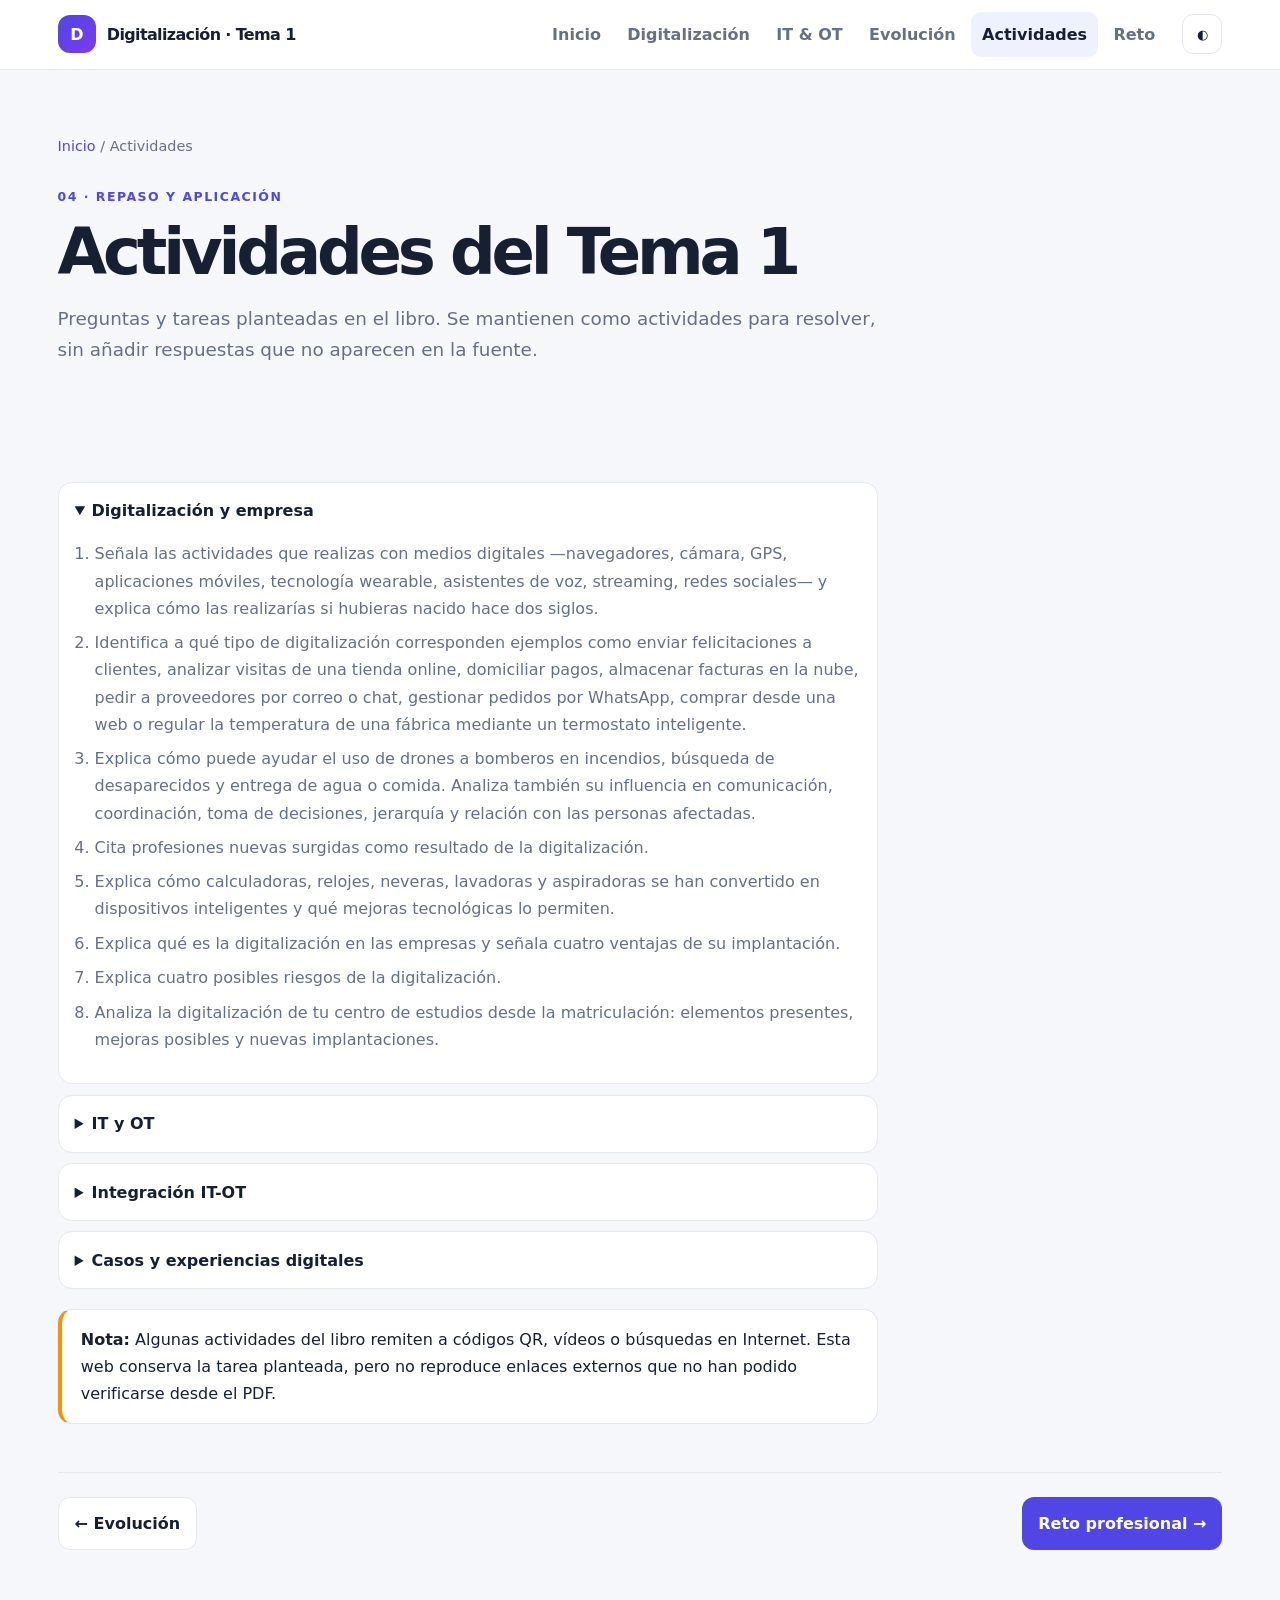
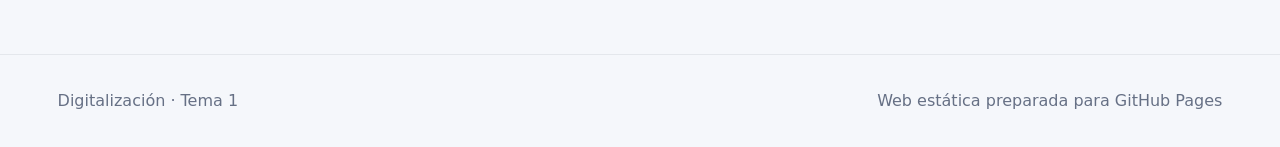
==== actividades.html @ 1cb196fd "Add files via upload" ====
<!doctype html><html lang="es"><head><meta charset="utf-8"><meta name="viewport" content="width=device-width,initial-scale=1">
<title>Actividades · Digitalización</title><meta name="description" content="Tema 1: Digitalización. Creación de entornos IT y OT. Web educativa basada en el libro aportado.">
<link rel="stylesheet" href="styles.css"></head><body>
<a class="skip" href="#main">Saltar al contenido</a>
<header class="topbar"><nav class="nav">
<a class="logo" href="index.html"><span class="logo-badge">D</span><span>Digitalización · Tema 1</span></a>
<button class="iconbtn menu" data-menu aria-label="Abrir menú">☰</button>
<div class="navlinks">
<a href="index.html">Inicio</a><a href="digitalizacion.html">Digitalización</a>
<a href="it-ot.html">IT & OT</a><a href="evolucion.html">Evolución</a>
<a href="actividades.html">Actividades</a><a href="reto.html">Reto</a>
</div>
<div class="actions"><button class="iconbtn" data-theme-toggle aria-label="Cambiar tema">◐</button></div>
</nav></header>
<main id="main">
<section class="hero-small"><div class="breadcrumb"><a href="index.html">Inicio</a> / Actividades</div><span class="eyebrow">04 · Repaso y aplicación</span>
<h1>Actividades del Tema 1</h1><p class="lead">Preguntas y tareas planteadas en el libro. Se mantienen como actividades para resolver, sin añadir respuestas que no aparecen en la fuente.</p></section>
<section class="container">
<div class="content">
<details open><summary>Digitalización y empresa</summary>
<ol class="list">
<li>Señala las actividades que realizas con medios digitales —navegadores, cámara, GPS, aplicaciones móviles, tecnología wearable, asistentes de voz, streaming, redes sociales— y explica cómo las realizarías si hubieras nacido hace dos siglos.</li>
<li>Identifica a qué tipo de digitalización corresponden ejemplos como enviar felicitaciones a clientes, analizar visitas de una tienda online, domiciliar pagos, almacenar facturas en la nube, pedir a proveedores por correo o chat, gestionar pedidos por WhatsApp, comprar desde una web o regular la temperatura de una fábrica mediante un termostato inteligente.</li>
<li>Explica cómo puede ayudar el uso de drones a bomberos en incendios, búsqueda de desaparecidos y entrega de agua o comida. Analiza también su influencia en comunicación, coordinación, toma de decisiones, jerarquía y relación con las personas afectadas.</li>
<li>Cita profesiones nuevas surgidas como resultado de la digitalización.</li>
<li>Explica cómo calculadoras, relojes, neveras, lavadoras y aspiradoras se han convertido en dispositivos inteligentes y qué mejoras tecnológicas lo permiten.</li>
<li>Explica qué es la digitalización en las empresas y señala cuatro ventajas de su implantación.</li>
<li>Explica cuatro posibles riesgos de la digitalización.</li>
<li>Analiza la digitalización de tu centro de estudios desde la matriculación: elementos presentes, mejoras posibles y nuevas implantaciones.</li>
</ol></details>

<details><summary>IT y OT</summary><ol class="list">
<li>Clasifica herramientas y tecnologías según pertenezcan a digitalización en planta (OT) o en negocio (IT): sensores, analítica de datos, redes industriales, nube, gemelos digitales, comercio electrónico, ERP, IA/aprendizaje automático, RPA, realidad aumentada/virtual e IoT industrial.</li>
<li>Explica por qué IT se compara con el “cerebro de la empresa” y OT con los “brazos y piernas”.</li>
<li>Analiza tu sector profesional y aporta al menos cuatro ejemplos de IT y cuatro de OT. Valora cuáles tienen mayor impacto.</li>
<li>Explica la diferencia entre la etapa de IT y OT diferenciadas y la integración de ambas.</li>
<li>Enumera cuatro habilidades importantes para los empleados desde la integración IT-OT y valora si las posees.</li>
<li>Investiga usos actuales de IA en medicina, educación, hostelería y logística.</li>
<li>Reflexiona sobre los posibles riesgos de la IA y las medidas para evitarlos.</li>
<li>Investiga las propuestas europeas relacionadas con la futura regulación de la IA.</li>
<li>Investiga la Agencia Española de Supervisión de la Inteligencia Artificial: ubicación, objetivos, competencias y organismos similares.</li>
<li>Explica el objetivo del Departamento de Desarrollo de Software y en qué sectores es habitual.</li>
<li>Explica cuándo es especialmente necesaria la presencia de un Departamento de Desarrollo Web y Multimedia.</li>
<li>Analiza alternativas para una empresa que no tenga departamento propio de IT.</li>
<li>Analiza afirmaciones sobre phishing y suplantación de identidad.</li>
</ol></details>

<details><summary>Integración IT-OT</summary><ol class="list">
<li>Explica los principales beneficios de automatizar procesos en una empresa.</li>
<li>Explica los objetivos de seguridad en los que se centran IT y OT.</li>
<li>Analiza cómo la digitalización facilita la personalización de productos y servicios y mejora la experiencia del cliente.</li>
<li>Explica los efectos que puede producir la integración IT-OT en una empresa.</li>
<li>Propón una integración tecnológica IT-OT para una empresa relacionada con tu sector profesional.</li>
<li>Identifica obstáculos y dificultades de la integración IT-OT.</li>
<li>Relaciona afirmaciones con IT, OT o ambas: recopilar y analizar información; emplear sistemas de automatización; emplear software, redes y aplicaciones; buscar mejorar la eficiencia.</li>
</ol></details>

<details><summary>Casos y experiencias digitales</summary><ol class="list">
<li>Reflexiona sobre el uso de realidad aumentada en compras y restauración.</li>
<li>Analiza para qué utilizas asistentes virtuales como Siri, Alexa o Google Assistant y qué aplicaciones podrían tener en una empresa de tu sector.</li>
<li>Investiga puestos de trabajo que hayan desaparecido o reducido por nuevas tecnologías y otros que hayan surgido.</li>
<li>Explica por qué la automatización y mecanización se consideran imprescindibles en muchas empresas.</li>
<li>Explica por qué el análisis de datos es indispensable para el comercio electrónico, con ejemplos relacionados con publicidad, decisiones o satisfacción del cliente.</li>
<li>Investiga riesgos de seguridad asociados a códigos QR y crea uno que enlace a la información encontrada.</li>
<li>Analiza ventajas y desventajas de una compra online frente a una compra presencial y los sistemas de seguridad del proceso.</li>
</ol></details>

<div class="callout warn"><strong>Nota:</strong> Algunas actividades del libro remiten a códigos QR, vídeos o búsquedas en Internet. Esta web conserva la tarea planteada, pero no reproduce enlaces externos que no han podido verificarse desde el PDF.</div>
</div>
<div class="page-nav"><a class="btn secondary" href="evolucion.html">← Evolución</a><a class="btn" href="reto.html">Reto profesional →</a></div>
</section>
</main>
<footer><div class="footer"><span>Digitalización · Tema 1</span><span>Web estática preparada para GitHub Pages</span></div></footer>
<script src="app.js"></script></body></html>
---- styles.css ----
:root{
  --bg:#f5f7fb; --surface:#fff; --surface2:#eef2ff; --text:#172033; --muted:#667085;
  --primary:#4f46e5; --primary2:#7c3aed; --border:#e4e7ec; --shadow:0 14px 40px rgba(16,24,40,.08);
  --ok:#087443; --warn:#b54708;
}
[data-theme="dark"]{
  --bg:#0b1020; --surface:#12182a; --surface2:#1b2340; --text:#eef2ff; --muted:#aab3c5;
  --primary:#818cf8; --primary2:#a78bfa; --border:#29324a; --shadow:0 18px 45px rgba(0,0,0,.25);
}
*{box-sizing:border-box} html{scroll-behavior:smooth}
body{margin:0;background:var(--bg);color:var(--text);font:16px/1.7 Inter,ui-sans-serif,system-ui,-apple-system,BlinkMacSystemFont,"Segoe UI",sans-serif}
a{color:inherit;text-decoration:none}.skip{position:absolute;left:-9999px}.skip:focus{left:1rem;top:1rem;z-index:1000}
.topbar{position:sticky;top:0;z-index:50;background:color-mix(in srgb,var(--surface) 92%,transparent);backdrop-filter:blur(16px);border-bottom:1px solid var(--border)}
.nav{max-width:1200px;margin:auto;display:flex;align-items:center;gap:1rem;padding:.75rem 1.1rem}
.logo{font-weight:900;letter-spacing:-.04em;display:flex;align-items:center;gap:.7rem;min-width:240px}
.logo-badge{width:38px;height:38px;border-radius:12px;background:linear-gradient(135deg,var(--primary),var(--primary2));display:grid;place-items:center;color:white;font-weight:900}
.navlinks{display:flex;gap:.25rem;flex:1;justify-content:flex-end}.navlinks a{padding:.55rem .7rem;border-radius:10px;color:var(--muted);font-weight:650}.navlinks a:hover,.navlinks a.active{background:var(--surface2);color:var(--text)}
.actions{display:flex;gap:.45rem}.iconbtn{border:1px solid var(--border);background:var(--surface);color:var(--text);width:40px;height:40px;border-radius:11px;cursor:pointer}
.menu{display:none}
.hero{background:radial-gradient(circle at 80% 10%,rgba(124,58,237,.22),transparent 30%),radial-gradient(circle at 10% 20%,rgba(79,70,229,.18),transparent 28%)}
.hero-inner{max-width:1200px;margin:auto;padding:6rem 1.1rem 4rem;display:grid;grid-template-columns:1.25fr .75fr;gap:3rem;align-items:center}
.eyebrow{color:var(--primary);font-weight:800;text-transform:uppercase;letter-spacing:.12em;font-size:.78rem}
h1{font-size:clamp(2.5rem,6vw,5rem);line-height:.98;letter-spacing:-.065em;margin:.7rem 0 1.2rem}
h2{font-size:clamp(1.7rem,3vw,2.4rem);line-height:1.1;letter-spacing:-.035em;margin-top:0}h3{line-height:1.2}
.lead{font-size:1.15rem;color:var(--muted);max-width:70ch}.hero-card{background:var(--surface);border:1px solid var(--border);border-radius:24px;padding:1.5rem;box-shadow:var(--shadow)}
.hero-card .metric{display:flex;justify-content:space-between;padding:.9rem 0;border-bottom:1px solid var(--border)}.metric:last-child{border:0}
.container{max-width:1200px;margin:auto;padding:3.5rem 1.1rem}
.grid{display:grid;grid-template-columns:repeat(3,1fr);gap:1rem}.grid.two{grid-template-columns:repeat(2,1fr)}
.card{background:var(--surface);border:1px solid var(--border);border-radius:18px;padding:1.35rem;box-shadow:0 5px 20px rgba(16,24,40,.035)}
.card:hover{transform:translateY(-2px);transition:.2s}.card h3{margin:.25rem 0 .5rem}.card p{color:var(--muted);margin:.2rem 0}
.badge{display:inline-flex;align-items:center;gap:.35rem;border-radius:999px;padding:.3rem .65rem;background:var(--surface2);color:var(--primary);font-size:.78rem;font-weight:800}
.section-head{display:flex;justify-content:space-between;gap:1rem;align-items:end;margin-bottom:1.4rem}
.content{max-width:820px}.content p{color:var(--muted)}.content strong{color:var(--text)}
.callout{border:1px solid var(--border);border-left:4px solid var(--primary);background:var(--surface);border-radius:14px;padding:1rem 1.2rem;margin:1.2rem 0}
.callout.warn{border-left-color:#f79009}.callout.ok{border-left-color:#12b76a}
.list{padding-left:1.25rem}.list li{margin:.45rem 0;color:var(--muted)}
.steps{counter-reset:step;display:grid;gap:.8rem}.step{counter-increment:step;display:grid;grid-template-columns:42px 1fr;gap:1rem;align-items:start}.step:before{content:counter(step);width:42px;height:42px;border-radius:12px;background:var(--surface2);color:var(--primary);display:grid;place-items:center;font-weight:900}
table{width:100%;border-collapse:collapse;background:var(--surface);border:1px solid var(--border);border-radius:14px;overflow:hidden}th,td{text-align:left;padding:.85rem;border-bottom:1px solid var(--border);vertical-align:top}th{background:var(--surface2)}
.timeline{position:relative;margin:1rem 0}.timeline:before{content:"";position:absolute;left:17px;top:0;bottom:0;width:2px;background:var(--border)}.tl{position:relative;padding:0 0 1.5rem 55px}.tl:before{content:"";position:absolute;left:9px;top:4px;width:18px;height:18px;border-radius:50%;background:var(--primary);box-shadow:0 0 0 5px var(--surface2)}.tl .year{font-weight:900;color:var(--primary)}
.breadcrumb{font-size:.9rem;color:var(--muted);margin-bottom:1.5rem}.breadcrumb a{color:var(--primary)}
.hero-small{padding:4rem 1.1rem 2rem;max-width:1200px;margin:auto}.hero-small h1{font-size:clamp(2.3rem,5vw,4rem)}
footer{border-top:1px solid var(--border);margin-top:3rem}.footer{max-width:1200px;margin:auto;padding:2rem 1.1rem;color:var(--muted);display:flex;justify-content:space-between;gap:1rem;flex-wrap:wrap}
.searchbox{display:flex;gap:.5rem;margin:1rem 0 2rem}.searchbox input{flex:1;padding:.9rem 1rem;border:1px solid var(--border);border-radius:12px;background:var(--surface);color:var(--text);font:inherit}
.btn{display:inline-flex;align-items:center;gap:.5rem;padding:.75rem 1rem;border-radius:12px;background:var(--primary);color:white;font-weight:800;border:0;cursor:pointer}.btn.secondary{background:var(--surface);color:var(--text);border:1px solid var(--border)}
.quote{font-size:1.2rem;font-weight:750;letter-spacing:-.02em}
details{background:var(--surface);border:1px solid var(--border);border-radius:14px;padding:.9rem 1rem;margin:.65rem 0}summary{cursor:pointer;font-weight:800}
.small{font-size:.9rem;color:var(--muted)}
.page-nav{display:flex;justify-content:space-between;gap:1rem;margin-top:3rem;padding-top:1.5rem;border-top:1px solid var(--border)}
@media(max-width:900px){.hero-inner{grid-template-columns:1fr}.grid{grid-template-columns:1fr 1fr}.navlinks{display:none}.menu{display:block}.logo{min-width:0}.nav.open .navlinks{display:flex;position:absolute;left:0;right:0;top:58px;background:var(--surface);padding:1rem;flex-direction:column;border-bottom:1px solid var(--border)}}
@media(max-width:650px){.grid,.grid.two{grid-template-columns:1fr}.container{padding:2.5rem 1rem}.hero-inner{padding:4rem 1rem 2.5rem}.nav{padding:.65rem 1rem}}
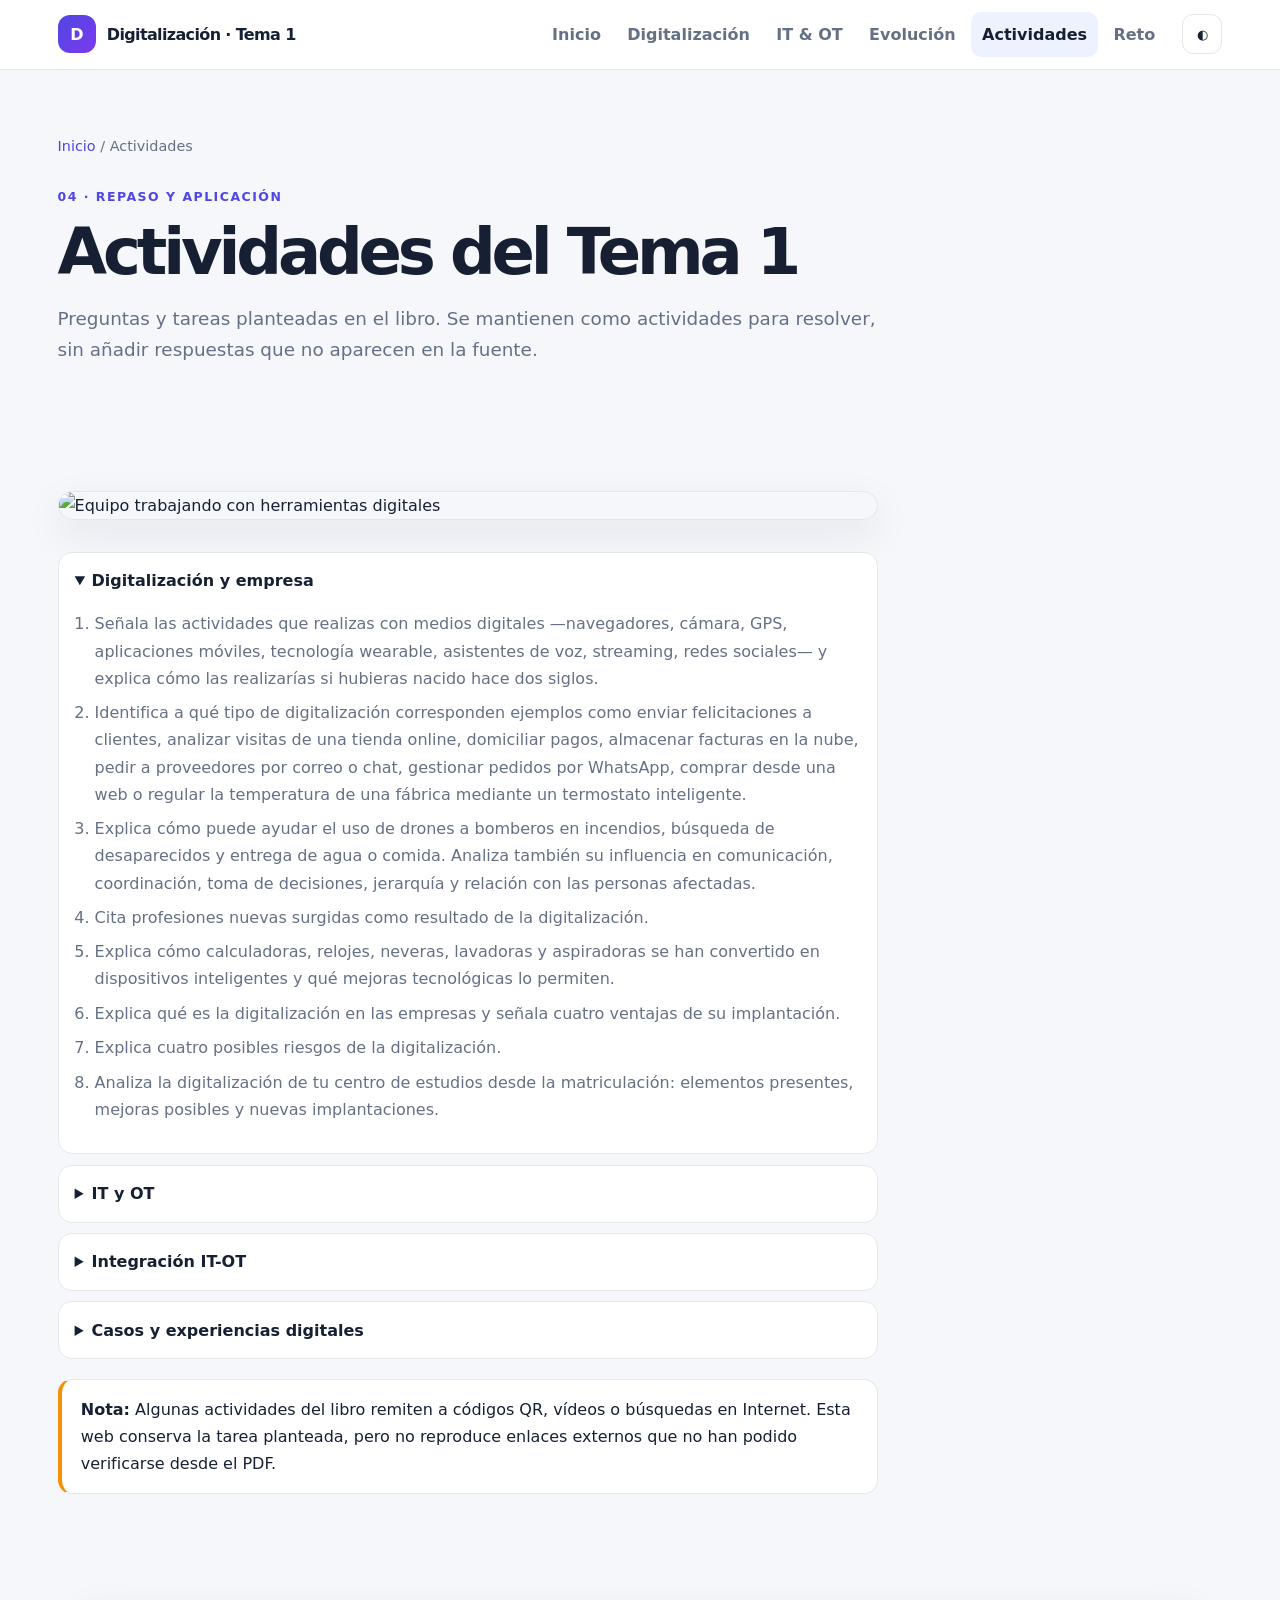
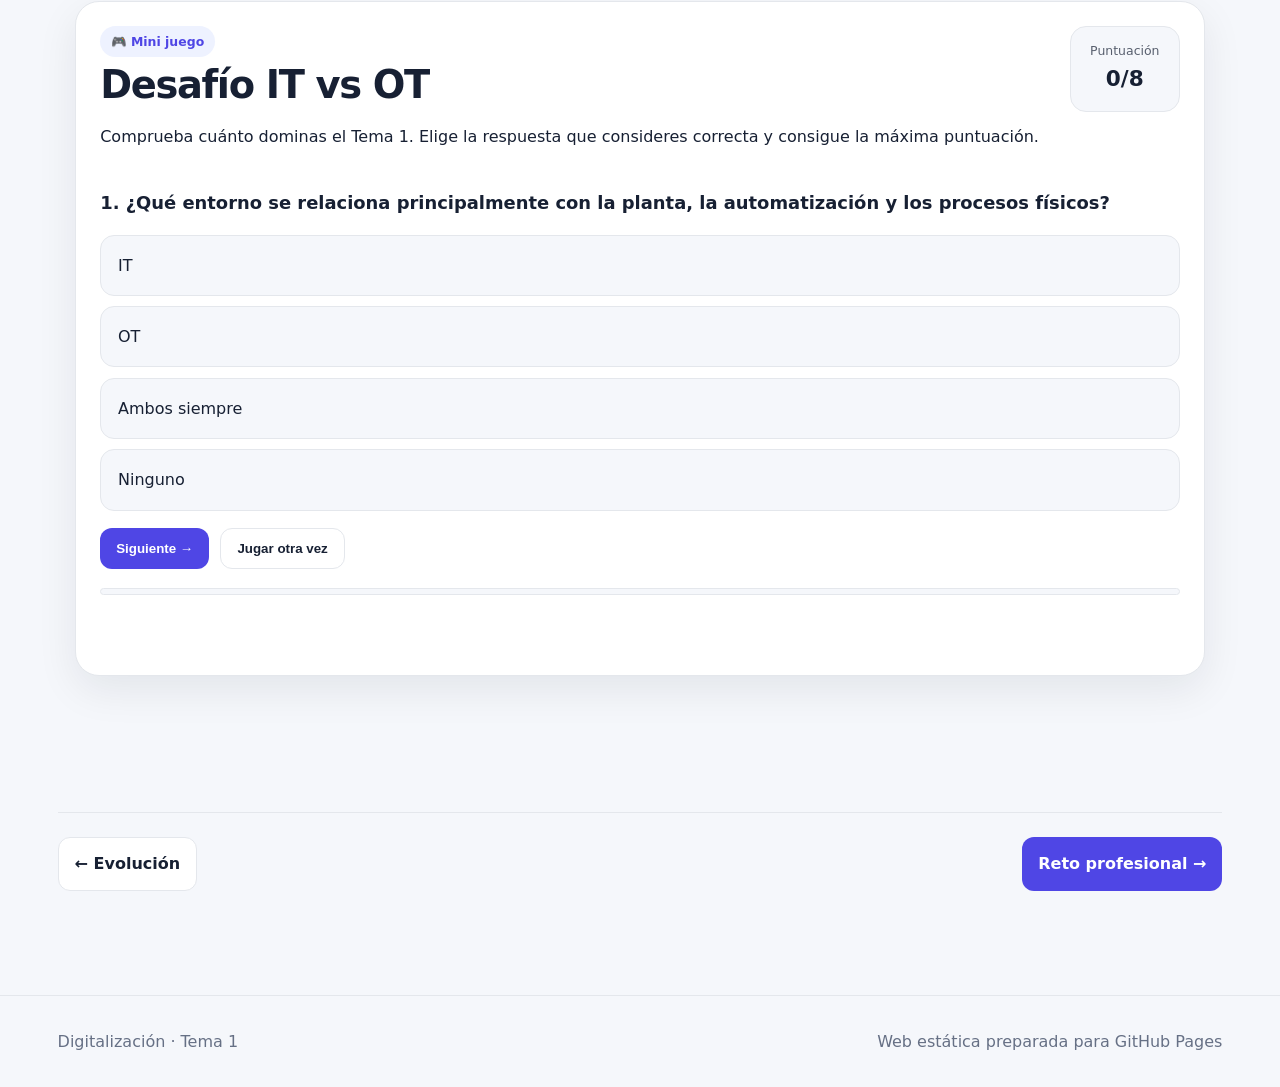
==== commit cf680e88: "Add files via upload" ====
--- a/actividades.html
+++ b/actividades.html
@@ -17,6 +17,8 @@
 <h1>Actividades del Tema 1</h1><p class="lead">Preguntas y tareas planteadas en el libro. Se mantienen como actividades para resolver, sin añadir respuestas que no aparecen en la fuente.</p></section>
 <section class="container">
 <div class="content">
+<img class="feature-image" src="https://images.unsplash.com/photo-1521737711867-e3b97375f902?auto=format&fit=crop&w=1000&q=80" alt="Equipo trabajando con herramientas digitales" loading="lazy">
+
 <details open><summary>Digitalización y empresa</summary>
 <ol class="list">
 <li>Señala las actividades que realizas con medios digitales —navegadores, cámara, GPS, aplicaciones móviles, tecnología wearable, asistentes de voz, streaming, redes sociales— y explica cómo las realizarías si hubieras nacido hace dos siglos.</li>
@@ -67,6 +69,120 @@
 
 <div class="callout warn"><strong>Nota:</strong> Algunas actividades del libro remiten a códigos QR, vídeos o búsquedas en Internet. Esta web conserva la tarea planteada, pero no reproduce enlaces externos que no han podido verificarse desde el PDF.</div>
 </div>
+
+<section class="container">
+  <div class="game-box" id="quiz-itot">
+    <div class="game-top">
+      <div>
+        <span class="badge">🎮 Mini juego</span>
+        <h2>Desafío IT vs OT</h2>
+        <p>Comprueba cuánto dominas el Tema 1. Elige la respuesta que consideres correcta y consigue la máxima puntuación.</p>
+      </div>
+      <div class="game-score"><span>Puntuación</span><strong id="quiz-score">0/8</strong></div>
+    </div>
+
+    <div id="quiz-question"></div>
+    <div id="quiz-options"></div>
+    <div class="quiz-actions">
+      <button class="btn" id="quiz-next" type="button" disabled>Siguiente →</button>
+      <button class="btn secondary" id="quiz-restart" type="button" hidden>Jugar otra vez</button>
+    </div>
+    <div class="quiz-progress"><span id="quiz-progress"></span></div>
+    <p class="quiz-feedback" id="quiz-feedback" aria-live="polite"></p>
+  </div>
+</section>
+<style>
+.game-box{margin:2rem 0;padding:1.5rem;border:1px solid var(--border);border-radius:24px;background:var(--surface);box-shadow:var(--shadow)}
+.game-top{display:flex;justify-content:space-between;gap:1.5rem;align-items:flex-start;margin-bottom:1.4rem}
+.game-top h2{margin:.45rem 0 .35rem}
+.game-score{min-width:110px;text-align:center;padding:.8rem;border-radius:16px;background:var(--bg);border:1px solid var(--border)}
+.game-score span{display:block;font-size:.78rem;opacity:.7}.game-score strong{font-size:1.35rem}
+.quiz-q{font-size:1.12rem;font-weight:800;margin:1rem 0}
+.quiz-option{display:block;width:100%;text-align:left;margin:.65rem 0;padding:1rem 1.05rem;border:1px solid var(--border);border-radius:14px;background:var(--bg);color:inherit;cursor:pointer;font:inherit;transition:.18s}
+.quiz-option:hover:not(:disabled){transform:translateY(-1px);border-color:currentColor}
+.quiz-option.correct{outline:2px solid #22a06b}.quiz-option.wrong{outline:2px solid #d64545}
+.quiz-actions{display:flex;gap:.7rem;flex-wrap:wrap;margin-top:1.1rem}
+.quiz-progress{height:7px;background:var(--bg);border-radius:99px;overflow:hidden;margin-top:1.2rem;border:1px solid var(--border)}
+.quiz-progress span{display:block;height:100%;width:0;background:currentColor;transition:width .25s}
+.quiz-feedback{min-height:1.5em;font-weight:700}
+@media(max-width:650px){.game-top{flex-direction:column}.game-score{width:100%;box-sizing:border-box}}
+</style>
+<script>
+(() => {
+  const questions = [
+    {q:"¿Qué entorno se relaciona principalmente con la planta, la automatización y los procesos físicos?", o:["IT","OT","Ambos siempre","Ninguno"], a:1},
+    {q:"¿Qué entorno se asocia con software, redes y aplicaciones de negocio?", o:["OT","IT","Solo sensores","Solo maquinaria"], a:1},
+    {q:"¿Cuál de estas tecnologías aparece como ejemplo de OT en las actividades?", o:["Sensores","Comercio electrónico","ERP","RPA"], a:0},
+    {q:"¿Cuál aparece como ejemplo de IT en las actividades?", o:["Redes industriales","Sensores","ERP","Automatización de planta"], a:2},
+    {q:"La integración IT-OT busca, entre otras cosas, mejorar...", o:["La eficiencia","Solo el diseño gráfico","Solo la publicidad","El tamaño de los equipos"], a:0},
+    {q:"¿Cuál es un ejemplo de tecnología mencionada para conectar el mundo físico y digital?", o:["IoT industrial","Solo correo postal","Máquina de escribir","Fax analógico"], a:0},
+    {q:"Según las actividades, una empresa puede necesitar analizar obstáculos y dificultades de...", o:["La integración IT-OT","Solo la compra online","Solo la realidad aumentada","Solo el streaming"], a:0},
+    {q:"¿Qué opción corresponde a una reflexión planteada en el tema sobre IA?", o:["Analizar sus posibles riesgos y medidas para evitarlos","Eliminar toda tecnología digital","Usarla sin supervisión","Evitar cualquier análisis"], a:0}
+  ];
+
+  const root = document.getElementById("quiz-itot");
+  if(!root) return;
+  const qEl = document.getElementById("quiz-question");
+  const oEl = document.getElementById("quiz-options");
+  const next = document.getElementById("quiz-next");
+  const restart = document.getElementById("quiz-restart");
+  const scoreEl = document.getElementById("quiz-score");
+  const progress = document.getElementById("quiz-progress");
+  const feedback = document.getElementById("quiz-feedback");
+  let i=0, score=0, answered=false;
+
+  function render(){
+    answered=false;
+    next.disabled=true;
+    next.hidden=false;
+    restart.hidden=true;
+    feedback.textContent="";
+    scoreEl.textContent=`${score}/${questions.length}`;
+    progress.style.width=`${(i/questions.length)*100}%`;
+    const item=questions[i];
+    qEl.innerHTML=`<div class="quiz-q">${i+1}. ${item.q}</div>`;
+    oEl.innerHTML="";
+    item.o.forEach((text,n)=>{
+      const b=document.createElement("button");
+      b.type="button"; b.className="quiz-option"; b.textContent=text;
+      b.addEventListener("click",()=>answer(n));
+      oEl.appendChild(b);
+    });
+  }
+
+  function answer(n){
+    if(answered) return;
+    answered=true;
+    const item=questions[i];
+    const buttons=[...oEl.children];
+    buttons.forEach((b,k)=>{
+      b.disabled=true;
+      if(k===item.a) b.classList.add("correct");
+      if(k===n && k!==item.a) b.classList.add("wrong");
+    });
+    if(n===item.a){ score++; feedback.textContent="✅ ¡Correcto!"; }
+    else feedback.textContent=`❌ No es esa. La respuesta correcta es: ${item.o[item.a]}.`;
+    scoreEl.textContent=`${score}/${questions.length}`;
+    next.disabled=false;
+    progress.style.width=`${((i+1)/questions.length)*100}%`;
+  }
+
+  next.addEventListener("click",()=>{
+    if(!answered) return;
+    i++;
+    if(i<questions.length) render();
+    else{
+      qEl.innerHTML=`<div class="quiz-q">🏁 ¡Reto terminado!</div>`;
+      oEl.innerHTML=`<p>Has conseguido <strong>${score} de ${questions.length}</strong>.</p>`;
+      feedback.textContent=score===questions.length?"🌟 ¡Perfecto! Dominas el repaso.":score>=6?"👏 ¡Muy bien! Ya tienes una buena base.":"💡 Repasa los apartados de IT, OT e integración y vuelve a intentarlo.";
+      next.hidden=true; restart.hidden=false;
+    }
+  });
+  restart.addEventListener("click",()=>{i=0;score=0;render();});
+  render();
+})();
+</script>
+
 <div class="page-nav"><a class="btn secondary" href="evolucion.html">← Evolución</a><a class="btn" href="reto.html">Reto profesional →</a></div>
 </section>
 </main>
--- a/styles.css
+++ b/styles.css
@@ -49,3 +49,23 @@
 .page-nav{display:flex;justify-content:space-between;gap:1rem;margin-top:3rem;padding-top:1.5rem;border-top:1px solid var(--border)}
 @media(max-width:900px){.hero-inner{grid-template-columns:1fr}.grid{grid-template-columns:1fr 1fr}.navlinks{display:none}.menu{display:block}.logo{min-width:0}.nav.open .navlinks{display:flex;position:absolute;left:0;right:0;top:58px;background:var(--surface);padding:1rem;flex-direction:column;border-bottom:1px solid var(--border)}}
 @media(max-width:650px){.grid,.grid.two{grid-template-columns:1fr}.container{padding:2.5rem 1rem}.hero-inner{padding:4rem 1rem 2.5rem}.nav{padding:.65rem 1rem}}
+
+/* Imágenes y bloques visuales */
+.hero-visual{position:relative;min-height:360px;border-radius:28px;overflow:hidden;border:1px solid var(--border);box-shadow:var(--shadow);background:var(--surface)}
+.hero-visual img{width:100%;height:100%;min-height:360px;object-fit:cover;display:block}
+.hero-visual:after{content:"";position:absolute;inset:0;background:linear-gradient(180deg,transparent 45%,rgba(10,15,35,.68))}
+.hero-visual-caption{position:absolute;left:1.25rem;right:1.25rem;bottom:1.1rem;z-index:2;color:#fff;font-weight:800;font-size:1.05rem}
+.image-card{padding:0;overflow:hidden}
+.image-card img{width:100%;height:170px;object-fit:cover;display:block}
+.image-card-body{padding:1.1rem 1.2rem 1.25rem}
+.feature-image{width:100%;max-height:390px;object-fit:cover;border-radius:22px;border:1px solid var(--border);box-shadow:var(--shadow);display:block;margin:1.2rem 0 2rem}
+.image-strip{display:grid;grid-template-columns:repeat(3,1fr);gap:1rem;margin:1.5rem 0 2rem}
+.image-strip figure{margin:0;background:var(--surface);border:1px solid var(--border);border-radius:18px;overflow:hidden;box-shadow:0 5px 20px rgba(16,24,40,.035)}
+.image-strip img{width:100%;height:190px;object-fit:cover;display:block}
+.image-strip figcaption{padding:.8rem 1rem;font-weight:750}
+@media(max-width:650px){
+  .hero-visual,.hero-visual img{min-height:280px}
+  .image-strip{grid-template-columns:1fr}
+  .image-strip img{height:210px}
+}
+
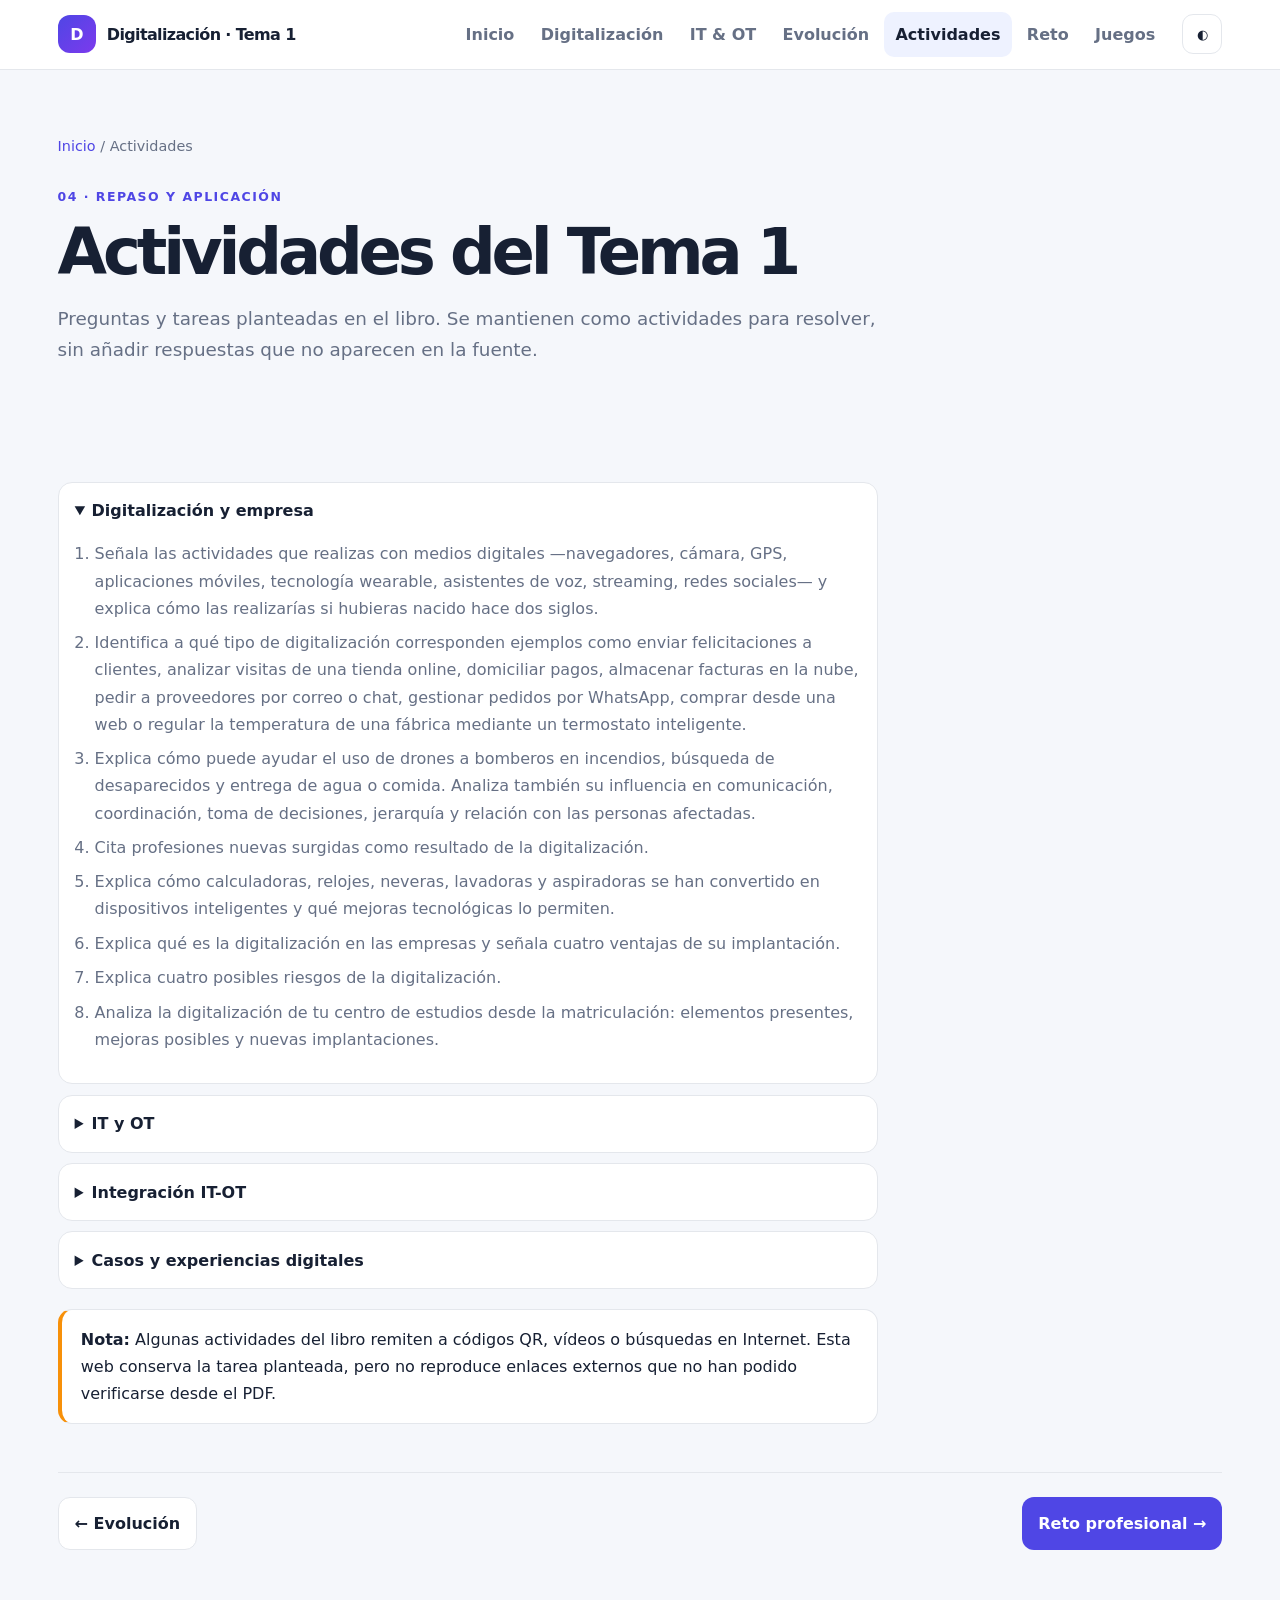
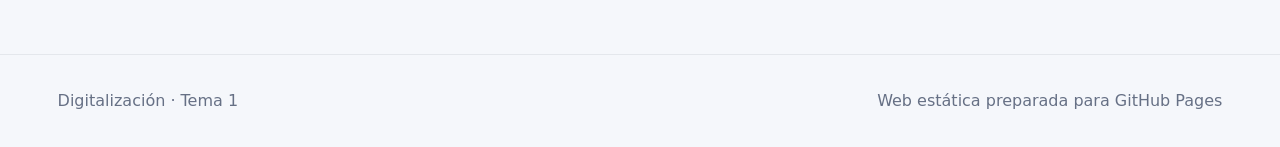
==== commit fd2ceb26: "Add files via upload" ====
--- a/actividades.html
+++ b/actividades.html
@@ -8,7 +8,7 @@
 <div class="navlinks">
 <a href="index.html">Inicio</a><a href="digitalizacion.html">Digitalización</a>
 <a href="it-ot.html">IT & OT</a><a href="evolucion.html">Evolución</a>
-<a href="actividades.html">Actividades</a><a href="reto.html">Reto</a>
+<a href="actividades.html">Actividades</a><a href="reto.html">Reto</a><a href="juegos.html">Juegos</a>
 </div>
 <div class="actions"><button class="iconbtn" data-theme-toggle aria-label="Cambiar tema">◐</button></div>
 </nav></header>
@@ -17,8 +17,6 @@
 <h1>Actividades del Tema 1</h1><p class="lead">Preguntas y tareas planteadas en el libro. Se mantienen como actividades para resolver, sin añadir respuestas que no aparecen en la fuente.</p></section>
 <section class="container">
 <div class="content">
-<img class="feature-image" src="https://images.unsplash.com/photo-1521737711867-e3b97375f902?auto=format&fit=crop&w=1000&q=80" alt="Equipo trabajando con herramientas digitales" loading="lazy">
-
 <details open><summary>Digitalización y empresa</summary>
 <ol class="list">
 <li>Señala las actividades que realizas con medios digitales —navegadores, cámara, GPS, aplicaciones móviles, tecnología wearable, asistentes de voz, streaming, redes sociales— y explica cómo las realizarías si hubieras nacido hace dos siglos.</li>
@@ -69,120 +67,6 @@
 
 <div class="callout warn"><strong>Nota:</strong> Algunas actividades del libro remiten a códigos QR, vídeos o búsquedas en Internet. Esta web conserva la tarea planteada, pero no reproduce enlaces externos que no han podido verificarse desde el PDF.</div>
 </div>
-
-<section class="container">
-  <div class="game-box" id="quiz-itot">
-    <div class="game-top">
-      <div>
-        <span class="badge">🎮 Mini juego</span>
-        <h2>Desafío IT vs OT</h2>
-        <p>Comprueba cuánto dominas el Tema 1. Elige la respuesta que consideres correcta y consigue la máxima puntuación.</p>
-      </div>
-      <div class="game-score"><span>Puntuación</span><strong id="quiz-score">0/8</strong></div>
-    </div>
-
-    <div id="quiz-question"></div>
-    <div id="quiz-options"></div>
-    <div class="quiz-actions">
-      <button class="btn" id="quiz-next" type="button" disabled>Siguiente →</button>
-      <button class="btn secondary" id="quiz-restart" type="button" hidden>Jugar otra vez</button>
-    </div>
-    <div class="quiz-progress"><span id="quiz-progress"></span></div>
-    <p class="quiz-feedback" id="quiz-feedback" aria-live="polite"></p>
-  </div>
-</section>
-<style>
-.game-box{margin:2rem 0;padding:1.5rem;border:1px solid var(--border);border-radius:24px;background:var(--surface);box-shadow:var(--shadow)}
-.game-top{display:flex;justify-content:space-between;gap:1.5rem;align-items:flex-start;margin-bottom:1.4rem}
-.game-top h2{margin:.45rem 0 .35rem}
-.game-score{min-width:110px;text-align:center;padding:.8rem;border-radius:16px;background:var(--bg);border:1px solid var(--border)}
-.game-score span{display:block;font-size:.78rem;opacity:.7}.game-score strong{font-size:1.35rem}
-.quiz-q{font-size:1.12rem;font-weight:800;margin:1rem 0}
-.quiz-option{display:block;width:100%;text-align:left;margin:.65rem 0;padding:1rem 1.05rem;border:1px solid var(--border);border-radius:14px;background:var(--bg);color:inherit;cursor:pointer;font:inherit;transition:.18s}
-.quiz-option:hover:not(:disabled){transform:translateY(-1px);border-color:currentColor}
-.quiz-option.correct{outline:2px solid #22a06b}.quiz-option.wrong{outline:2px solid #d64545}
-.quiz-actions{display:flex;gap:.7rem;flex-wrap:wrap;margin-top:1.1rem}
-.quiz-progress{height:7px;background:var(--bg);border-radius:99px;overflow:hidden;margin-top:1.2rem;border:1px solid var(--border)}
-.quiz-progress span{display:block;height:100%;width:0;background:currentColor;transition:width .25s}
-.quiz-feedback{min-height:1.5em;font-weight:700}
-@media(max-width:650px){.game-top{flex-direction:column}.game-score{width:100%;box-sizing:border-box}}
-</style>
-<script>
-(() => {
-  const questions = [
-    {q:"¿Qué entorno se relaciona principalmente con la planta, la automatización y los procesos físicos?", o:["IT","OT","Ambos siempre","Ninguno"], a:1},
-    {q:"¿Qué entorno se asocia con software, redes y aplicaciones de negocio?", o:["OT","IT","Solo sensores","Solo maquinaria"], a:1},
-    {q:"¿Cuál de estas tecnologías aparece como ejemplo de OT en las actividades?", o:["Sensores","Comercio electrónico","ERP","RPA"], a:0},
-    {q:"¿Cuál aparece como ejemplo de IT en las actividades?", o:["Redes industriales","Sensores","ERP","Automatización de planta"], a:2},
-    {q:"La integración IT-OT busca, entre otras cosas, mejorar...", o:["La eficiencia","Solo el diseño gráfico","Solo la publicidad","El tamaño de los equipos"], a:0},
-    {q:"¿Cuál es un ejemplo de tecnología mencionada para conectar el mundo físico y digital?", o:["IoT industrial","Solo correo postal","Máquina de escribir","Fax analógico"], a:0},
-    {q:"Según las actividades, una empresa puede necesitar analizar obstáculos y dificultades de...", o:["La integración IT-OT","Solo la compra online","Solo la realidad aumentada","Solo el streaming"], a:0},
-    {q:"¿Qué opción corresponde a una reflexión planteada en el tema sobre IA?", o:["Analizar sus posibles riesgos y medidas para evitarlos","Eliminar toda tecnología digital","Usarla sin supervisión","Evitar cualquier análisis"], a:0}
-  ];
-
-  const root = document.getElementById("quiz-itot");
-  if(!root) return;
-  const qEl = document.getElementById("quiz-question");
-  const oEl = document.getElementById("quiz-options");
-  const next = document.getElementById("quiz-next");
-  const restart = document.getElementById("quiz-restart");
-  const scoreEl = document.getElementById("quiz-score");
-  const progress = document.getElementById("quiz-progress");
-  const feedback = document.getElementById("quiz-feedback");
-  let i=0, score=0, answered=false;
-
-  function render(){
-    answered=false;
-    next.disabled=true;
-    next.hidden=false;
-    restart.hidden=true;
-    feedback.textContent="";
-    scoreEl.textContent=`${score}/${questions.length}`;
-    progress.style.width=`${(i/questions.length)*100}%`;
-    const item=questions[i];
-    qEl.innerHTML=`<div class="quiz-q">${i+1}. ${item.q}</div>`;
-    oEl.innerHTML="";
-    item.o.forEach((text,n)=>{
-      const b=document.createElement("button");
-      b.type="button"; b.className="quiz-option"; b.textContent=text;
-      b.addEventListener("click",()=>answer(n));
-      oEl.appendChild(b);
-    });
-  }
-
-  function answer(n){
-    if(answered) return;
-    answered=true;
-    const item=questions[i];
-    const buttons=[...oEl.children];
-    buttons.forEach((b,k)=>{
-      b.disabled=true;
-      if(k===item.a) b.classList.add("correct");
-      if(k===n && k!==item.a) b.classList.add("wrong");
-    });
-    if(n===item.a){ score++; feedback.textContent="✅ ¡Correcto!"; }
-    else feedback.textContent=`❌ No es esa. La respuesta correcta es: ${item.o[item.a]}.`;
-    scoreEl.textContent=`${score}/${questions.length}`;
-    next.disabled=false;
-    progress.style.width=`${((i+1)/questions.length)*100}%`;
-  }
-
-  next.addEventListener("click",()=>{
-    if(!answered) return;
-    i++;
-    if(i<questions.length) render();
-    else{
-      qEl.innerHTML=`<div class="quiz-q">🏁 ¡Reto terminado!</div>`;
-      oEl.innerHTML=`<p>Has conseguido <strong>${score} de ${questions.length}</strong>.</p>`;
-      feedback.textContent=score===questions.length?"🌟 ¡Perfecto! Dominas el repaso.":score>=6?"👏 ¡Muy bien! Ya tienes una buena base.":"💡 Repasa los apartados de IT, OT e integración y vuelve a intentarlo.";
-      next.hidden=true; restart.hidden=false;
-    }
-  });
-  restart.addEventListener("click",()=>{i=0;score=0;render();});
-  render();
-})();
-</script>
-
 <div class="page-nav"><a class="btn secondary" href="evolucion.html">← Evolución</a><a class="btn" href="reto.html">Reto profesional →</a></div>
 </section>
 </main>
--- a/styles.css
+++ b/styles.css
@@ -50,22 +50,27 @@
 @media(max-width:900px){.hero-inner{grid-template-columns:1fr}.grid{grid-template-columns:1fr 1fr}.navlinks{display:none}.menu{display:block}.logo{min-width:0}.nav.open .navlinks{display:flex;position:absolute;left:0;right:0;top:58px;background:var(--surface);padding:1rem;flex-direction:column;border-bottom:1px solid var(--border)}}
 @media(max-width:650px){.grid,.grid.two{grid-template-columns:1fr}.container{padding:2.5rem 1rem}.hero-inner{padding:4rem 1rem 2.5rem}.nav{padding:.65rem 1rem}}
 
-/* Imágenes y bloques visuales */
-.hero-visual{position:relative;min-height:360px;border-radius:28px;overflow:hidden;border:1px solid var(--border);box-shadow:var(--shadow);background:var(--surface)}
-.hero-visual img{width:100%;height:100%;min-height:360px;object-fit:cover;display:block}
-.hero-visual:after{content:"";position:absolute;inset:0;background:linear-gradient(180deg,transparent 45%,rgba(10,15,35,.68))}
-.hero-visual-caption{position:absolute;left:1.25rem;right:1.25rem;bottom:1.1rem;z-index:2;color:#fff;font-weight:800;font-size:1.05rem}
-.image-card{padding:0;overflow:hidden}
-.image-card img{width:100%;height:170px;object-fit:cover;display:block}
-.image-card-body{padding:1.1rem 1.2rem 1.25rem}
-.feature-image{width:100%;max-height:390px;object-fit:cover;border-radius:22px;border:1px solid var(--border);box-shadow:var(--shadow);display:block;margin:1.2rem 0 2rem}
-.image-strip{display:grid;grid-template-columns:repeat(3,1fr);gap:1rem;margin:1.5rem 0 2rem}
-.image-strip figure{margin:0;background:var(--surface);border:1px solid var(--border);border-radius:18px;overflow:hidden;box-shadow:0 5px 20px rgba(16,24,40,.035)}
-.image-strip img{width:100%;height:190px;object-fit:cover;display:block}
-.image-strip figcaption{padding:.8rem 1rem;font-weight:750}
-@media(max-width:650px){
-  .hero-visual,.hero-visual img{min-height:280px}
-  .image-strip{grid-template-columns:1fr}
-  .image-strip img{height:210px}
-}
 
+/* Zona de juegos: añadida sin alterar los estilos originales */
+.games-grid{grid-template-columns:repeat(3,1fr);align-items:stretch}
+.game-card{display:flex;flex-direction:column;align-items:flex-start;gap:.6rem}
+.game-card p{flex:1}
+.games-lower{margin-top:1.5rem;align-items:start}
+.game-question{padding:1rem 0;border-bottom:1px solid var(--border)}
+.game-question h3{margin:.2rem 0 1rem}
+.answer-list{display:grid;gap:.65rem}
+.answer-btn{width:100%;text-align:left;padding:.8rem 1rem;border:1px solid var(--border);border-radius:12px;background:var(--surface);color:var(--text);font:inherit;cursor:pointer}
+.answer-btn:hover:not(:disabled){border-color:var(--primary);background:var(--surface2)}
+.answer-btn:disabled{cursor:default;opacity:.85}
+.answer-btn.correct{border-color:#12b76a;background:rgba(18,183,106,.12)}
+.answer-btn.incorrect{border-color:#f04438;background:rgba(240,68,56,.1)}
+.game-status{display:flex;justify-content:space-between;gap:1rem;flex-wrap:wrap;margin:.8rem 0;font-weight:800}
+.game-feedback{min-height:2rem;color:var(--muted)}
+.leaderboard{padding-left:1.5rem}
+.leaderboard li{padding:.6rem .3rem;border-bottom:1px solid var(--border)}
+.score-name{font-weight:850}
+.score-points{float:right;color:var(--primary);font-weight:900}
+.player-form{display:flex;gap:.6rem;flex-wrap:wrap;margin-top:1rem}
+.player-form input{flex:1;min-width:140px;padding:.75rem;border:1px solid var(--border);border-radius:10px;background:var(--surface);color:var(--text);font:inherit}
+@media(max-width:900px){.games-grid{grid-template-columns:1fr 1fr}}
+@media(max-width:650px){.games-grid,.games-lower{grid-template-columns:1fr}}
